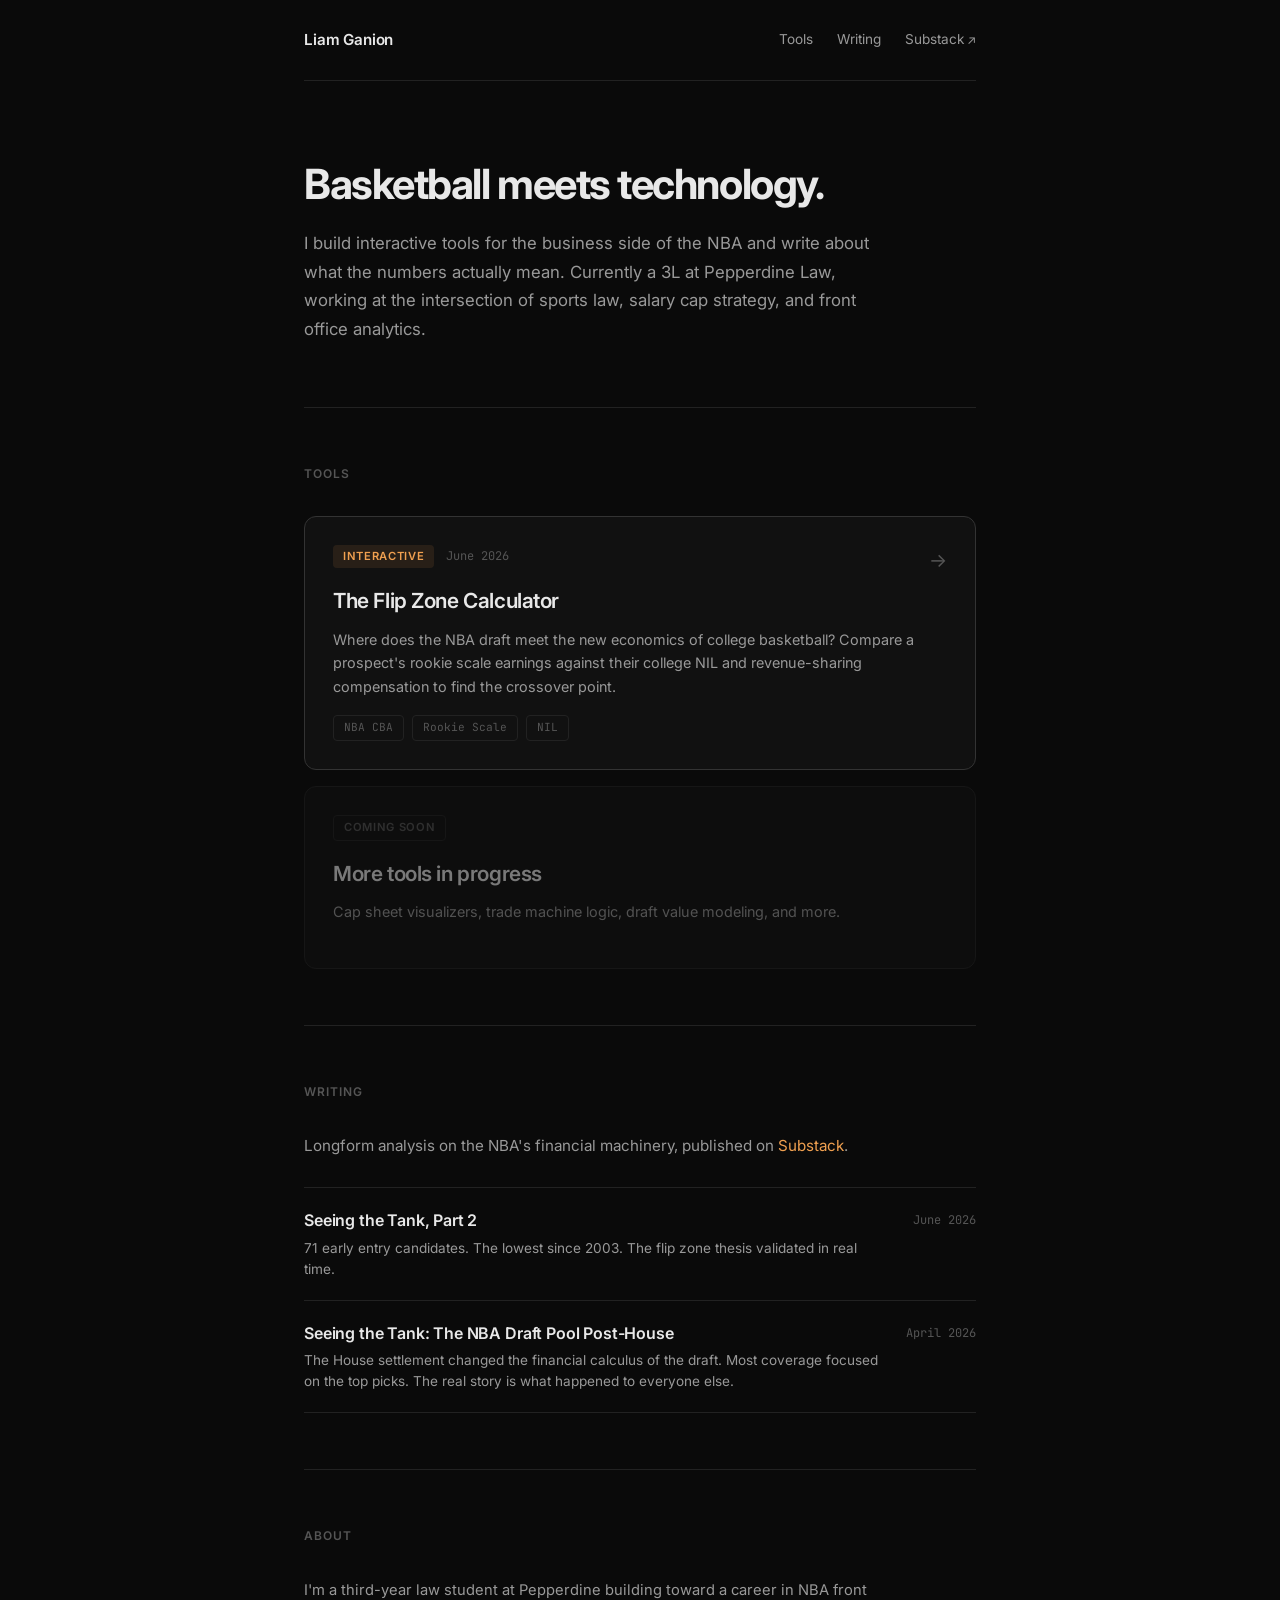
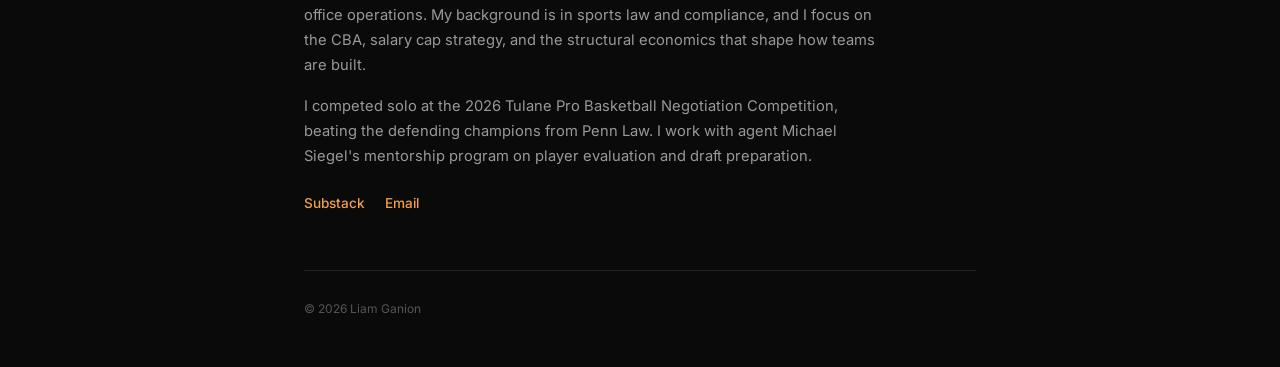
==== index.html @ 88a51279 "Initial commit: personal site + Flip Zone Calculator Portfolio site linking interactive basketball a" ====
<!DOCTYPE html>
<html lang="en">
<head>
    <meta charset="UTF-8">
    <meta name="viewport" content="width=device-width, initial-scale=1.0">
    <title>Liam Ganion</title>
    <meta name="description" content="Basketball analytics, CBA tools, and longform writing on the business of the NBA.">
    <link rel="preconnect" href="https://fonts.googleapis.com">
    <link rel="preconnect" href="https://fonts.gstatic.com" crossorigin>
    <link href="https://fonts.googleapis.com/css2?family=Inter:wght@300;400;500;600;700&family=JetBrains+Mono:wght@400;500&display=swap" rel="stylesheet">
    <link rel="stylesheet" href="styles.css">
</head>
<body>
    <div class="container">
        <header>
            <nav>
                <a href="/" class="nav-name">Liam Ganion</a>
                <div class="nav-links">
                    <a href="#tools">Tools</a>
                    <a href="#writing">Writing</a>
                    <a href="https://liamganion.substack.com" target="_blank" class="nav-external">Substack</a>
                </div>
            </nav>
        </header>

        <section class="hero">
            <h1>Basketball meets technology.</h1>
            <p class="hero-sub">I build interactive tools for the business side of the NBA and write about what the numbers actually mean. Currently a 3L at Pepperdine Law, working at the intersection of sports law, salary cap strategy, and front office analytics.</p>
        </section>

        <section class="section" id="tools">
            <div class="section-label">Tools</div>
            <div class="project-grid">

                <a href="/flip-zone-calculator/" class="project-card featured">
                    <div class="project-card-inner">
                        <div class="project-meta">
                            <span class="project-tag">Interactive</span>
                            <span class="project-date">June 2026</span>
                        </div>
                        <h2>The Flip Zone Calculator</h2>
                        <p>Where does the NBA draft meet the new economics of college basketball? Compare a prospect's rookie scale earnings against their college NIL and revenue-sharing compensation to find the crossover point.</p>
                        <div class="project-tech">
                            <span>NBA CBA</span>
                            <span>Rookie Scale</span>
                            <span>NIL</span>
                        </div>
                        <div class="project-arrow">&rarr;</div>
                    </div>
                </a>

                <div class="project-card coming-soon">
                    <div class="project-card-inner">
                        <div class="project-meta">
                            <span class="project-tag outline">Coming Soon</span>
                        </div>
                        <h2>More tools in progress</h2>
                        <p>Cap sheet visualizers, trade machine logic, draft value modeling, and more.</p>
                    </div>
                </div>

            </div>
        </section>

        <section class="section" id="writing">
            <div class="section-label">Writing</div>
            <p class="section-intro">Longform analysis on the NBA's financial machinery, published on <a href="https://liamganion.substack.com" target="_blank">Substack</a>.</p>

            <div class="article-list">

                <a href="https://liamganion.substack.com" target="_blank" class="article-row">
                    <div class="article-info">
                        <h3>Seeing the Tank, Part 2</h3>
                        <p>71 early entry candidates. The lowest since 2003. The flip zone thesis validated in real time.</p>
                    </div>
                    <div class="article-date">June 2026</div>
                </a>

                <a href="https://liamganion.substack.com/p/seeing-the-tank-the-nba-draft-pool" target="_blank" class="article-row">
                    <div class="article-info">
                        <h3>Seeing the Tank: The NBA Draft Pool Post-House</h3>
                        <p>The House settlement changed the financial calculus of the draft. Most coverage focused on the top picks. The real story is what happened to everyone else.</p>
                    </div>
                    <div class="article-date">April 2026</div>
                </a>

            </div>
        </section>

        <section class="section" id="about">
            <div class="section-label">About</div>
            <div class="about-content">
                <p>I'm a third-year law student at Pepperdine building toward a career in NBA front office operations. My background is in sports law and compliance, and I focus on the CBA, salary cap strategy, and the structural economics that shape how teams are built.</p>
                <p>I competed solo at the 2026 Tulane Pro Basketball Negotiation Competition, beating the defending champions from Penn Law. I work with agent Michael Siegel's mentorship program on player evaluation and draft preparation.</p>
                <div class="contact-links">
                    <a href="https://liamganion.substack.com" target="_blank">Substack</a>
                    <a href="mailto:sportsleemer@gmail.com">Email</a>
                </div>
            </div>
        </section>

        <footer>
            <p>&copy; 2026 Liam Ganion</p>
        </footer>
    </div>
</body>
</html>
---- styles.css ----
*, *::before, *::after {
    margin: 0;
    padding: 0;
    box-sizing: border-box;
}

:root {
    --bg: #0a0a0a;
    --surface: #111111;
    --surface-2: #181818;
    --border: #222222;
    --border-hover: #333333;
    --text: #e8e8e8;
    --text-secondary: #999999;
    --text-dim: #555555;
    --accent: #f0a050;
    --accent-dim: rgba(240, 160, 80, 0.10);
    --mono: 'JetBrains Mono', monospace;
    --sans: 'Inter', -apple-system, BlinkMacSystemFont, sans-serif;
}

html {
    scroll-behavior: smooth;
}

body {
    font-family: var(--sans);
    background: var(--bg);
    color: var(--text);
    line-height: 1.6;
    -webkit-font-smoothing: antialiased;
}

.container {
    max-width: 720px;
    margin: 0 auto;
    padding: 0 24px;
}

/* Nav */
nav {
    display: flex;
    justify-content: space-between;
    align-items: center;
    padding: 28px 0;
    border-bottom: 1px solid var(--border);
}

.nav-name {
    font-size: 0.95rem;
    font-weight: 600;
    color: var(--text);
    text-decoration: none;
    letter-spacing: -0.01em;
}

.nav-links {
    display: flex;
    gap: 24px;
}

.nav-links a {
    font-size: 0.85rem;
    color: var(--text-secondary);
    text-decoration: none;
    transition: color 0.2s;
}

.nav-links a:hover {
    color: var(--text);
}

.nav-external::after {
    content: '\2197';
    margin-left: 3px;
    font-size: 0.75rem;
}

/* Hero */
.hero {
    padding: 80px 0 64px;
}

.hero h1 {
    font-size: 2.6rem;
    font-weight: 700;
    letter-spacing: -0.035em;
    line-height: 1.15;
    margin-bottom: 20px;
}

.hero-sub {
    font-size: 1.05rem;
    color: var(--text-secondary);
    line-height: 1.7;
    max-width: 580px;
}

/* Sections */
.section {
    padding: 56px 0;
    border-top: 1px solid var(--border);
}

.section-label {
    font-size: 0.75rem;
    font-weight: 600;
    text-transform: uppercase;
    letter-spacing: 0.08em;
    color: var(--text-dim);
    margin-bottom: 32px;
}

.section-intro {
    font-size: 0.95rem;
    color: var(--text-secondary);
    margin-bottom: 28px;
    line-height: 1.7;
}

.section-intro a {
    color: var(--accent);
    text-decoration: none;
}

.section-intro a:hover {
    text-decoration: underline;
}

/* Project Grid */
.project-grid {
    display: grid;
    grid-template-columns: 1fr;
    gap: 16px;
}

.project-card {
    background: var(--surface);
    border: 1px solid var(--border);
    border-radius: 12px;
    text-decoration: none;
    color: inherit;
    transition: border-color 0.2s, transform 0.2s;
    display: block;
}

.project-card:hover {
    border-color: var(--border-hover);
    transform: translateY(-2px);
}

.project-card.featured {
    border-color: var(--border-hover);
}

.project-card.featured:hover {
    border-color: var(--accent);
}

.project-card.coming-soon {
    opacity: 0.5;
    cursor: default;
}

.project-card.coming-soon:hover {
    transform: none;
    border-color: var(--border);
}

.project-card-inner {
    padding: 28px;
    position: relative;
}

.project-meta {
    display: flex;
    align-items: center;
    gap: 12px;
    margin-bottom: 16px;
}

.project-tag {
    font-size: 0.7rem;
    font-weight: 600;
    text-transform: uppercase;
    letter-spacing: 0.06em;
    padding: 3px 10px;
    border-radius: 4px;
    background: var(--accent-dim);
    color: var(--accent);
}

.project-tag.outline {
    background: transparent;
    border: 1px solid var(--border);
    color: var(--text-dim);
}

.project-date {
    font-size: 0.75rem;
    color: var(--text-dim);
    font-family: var(--mono);
}

.project-card h2 {
    font-size: 1.3rem;
    font-weight: 600;
    letter-spacing: -0.02em;
    margin-bottom: 10px;
}

.project-card p {
    font-size: 0.9rem;
    color: var(--text-secondary);
    line-height: 1.65;
    margin-bottom: 16px;
}

.project-tech {
    display: flex;
    gap: 8px;
    flex-wrap: wrap;
}

.project-tech span {
    font-size: 0.7rem;
    font-family: var(--mono);
    color: var(--text-dim);
    padding: 3px 10px;
    border: 1px solid var(--border);
    border-radius: 4px;
}

.project-arrow {
    position: absolute;
    top: 28px;
    right: 28px;
    font-size: 1.2rem;
    color: var(--text-dim);
    transition: color 0.2s, transform 0.2s;
}

.project-card:hover .project-arrow {
    color: var(--accent);
    transform: translate(3px, -3px);
}

/* Article List */
.article-list {
    display: flex;
    flex-direction: column;
}

.article-row {
    display: flex;
    justify-content: space-between;
    align-items: flex-start;
    gap: 24px;
    padding: 20px 0;
    border-bottom: 1px solid var(--border);
    text-decoration: none;
    color: inherit;
    transition: opacity 0.2s;
}

.article-row:first-child {
    border-top: 1px solid var(--border);
}

.article-row:hover {
    opacity: 0.8;
}

.article-info h3 {
    font-size: 1rem;
    font-weight: 600;
    margin-bottom: 4px;
    letter-spacing: -0.01em;
}

.article-info p {
    font-size: 0.85rem;
    color: var(--text-secondary);
    line-height: 1.55;
}

.article-date {
    font-size: 0.75rem;
    font-family: var(--mono);
    color: var(--text-dim);
    white-space: nowrap;
    padding-top: 3px;
    flex-shrink: 0;
}

/* About */
.about-content {
    max-width: 580px;
}

.about-content p {
    font-size: 0.92rem;
    color: var(--text-secondary);
    line-height: 1.7;
    margin-bottom: 16px;
}

.contact-links {
    display: flex;
    gap: 20px;
    margin-top: 24px;
}

.contact-links a {
    font-size: 0.85rem;
    color: var(--accent);
    text-decoration: none;
    font-weight: 500;
}

.contact-links a:hover {
    text-decoration: underline;
}

/* Footer */
footer {
    border-top: 1px solid var(--border);
    padding: 28px 0 48px;
}

footer p {
    font-size: 0.75rem;
    color: var(--text-dim);
}

/* Responsive */
@media (max-width: 600px) {
    .hero {
        padding: 52px 0 44px;
    }

    .hero h1 {
        font-size: 1.9rem;
    }

    .hero-sub {
        font-size: 0.95rem;
    }

    .section {
        padding: 40px 0;
    }

    .project-card-inner {
        padding: 20px;
    }

    .project-card h2 {
        font-size: 1.1rem;
    }

    .article-row {
        flex-direction: column;
        gap: 6px;
    }

    .article-date {
        padding-top: 0;
    }

    nav {
        padding: 20px 0;
    }

    .nav-links {
        gap: 16px;
    }
}
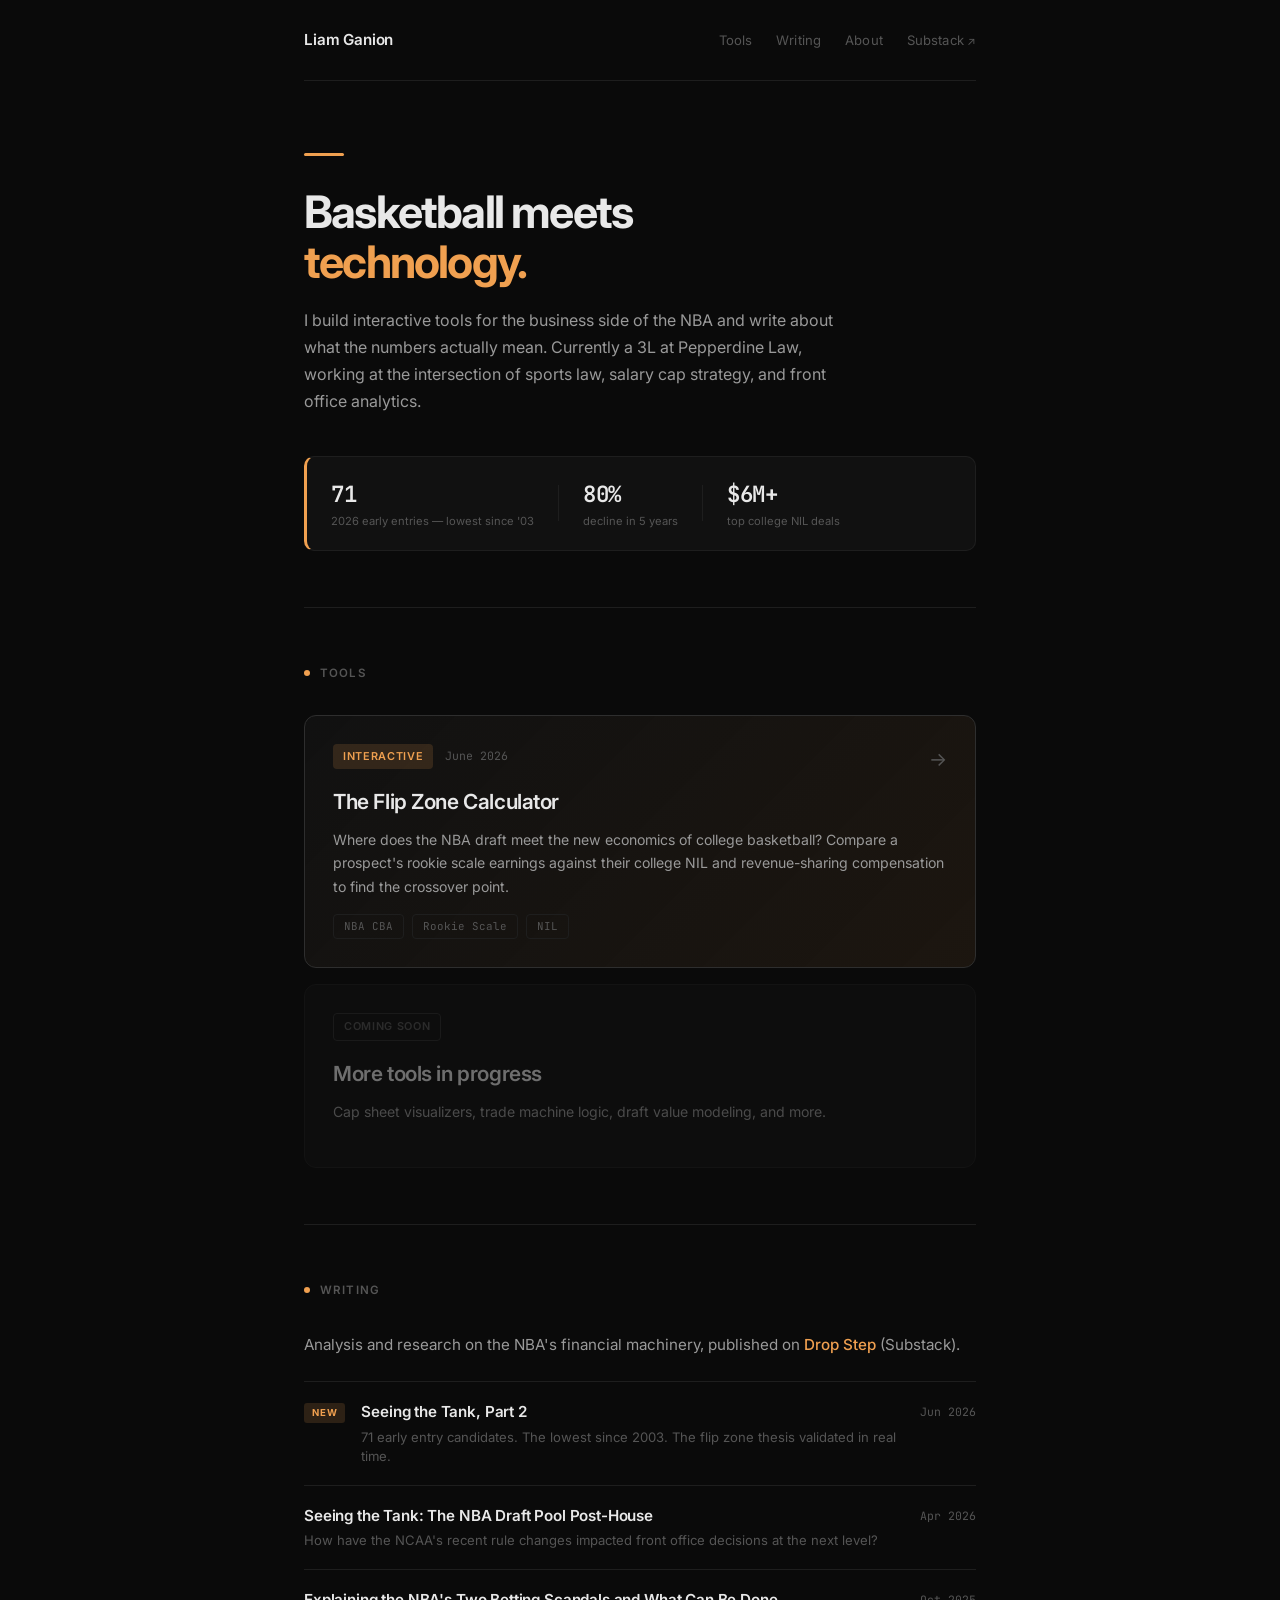
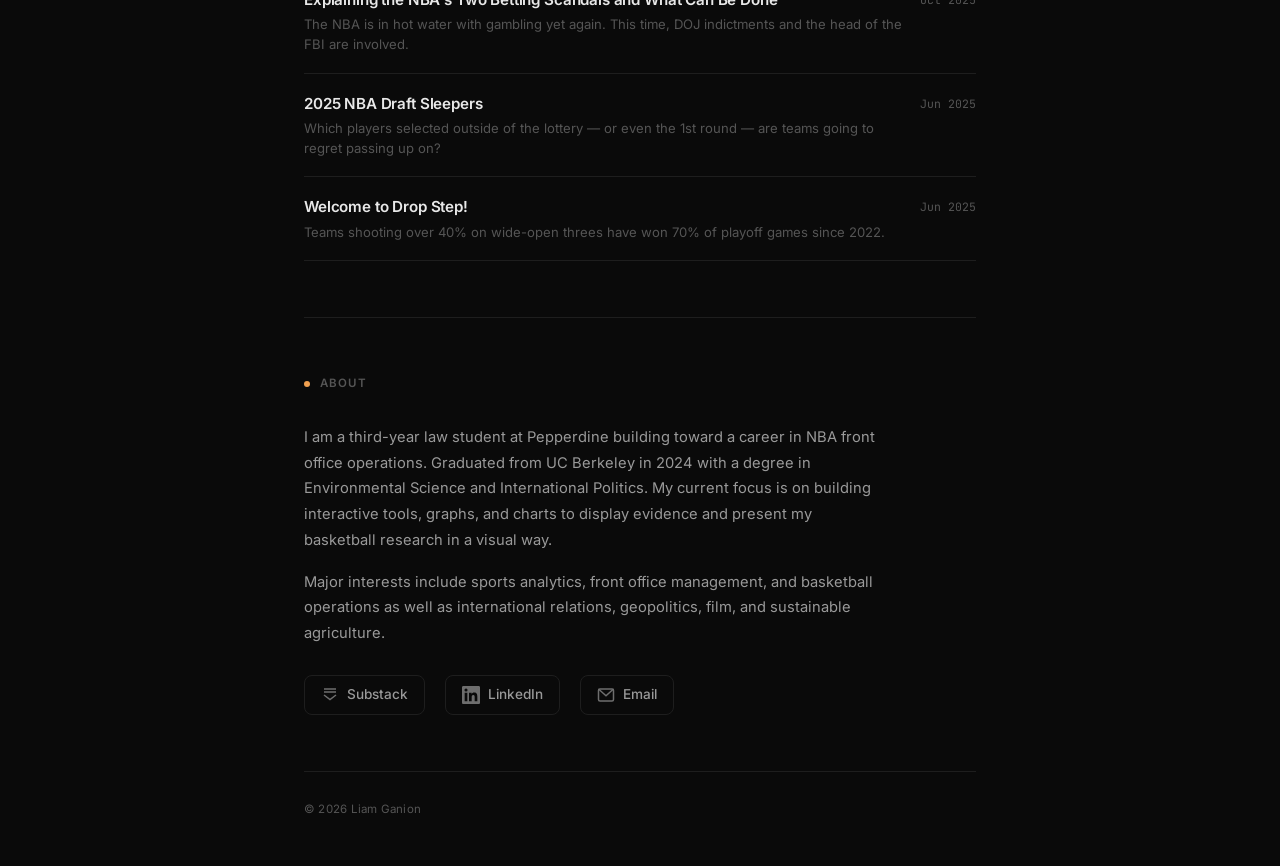
==== commit 4a775b92: "Add all Substack articles, updated about section, visual polish - Added all 5 Drop Step articles (Pa" ====
--- a/index.html
+++ b/index.html
@@ -14,25 +14,43 @@
     <div class="container">
         <header>
             <nav>
-                <a href="/" class="nav-name">Liam Ganion</a>
+                <a href="./" class="nav-name">Liam Ganion</a>
                 <div class="nav-links">
                     <a href="#tools">Tools</a>
                     <a href="#writing">Writing</a>
+                    <a href="#about">About</a>
                     <a href="https://liamganion.substack.com" target="_blank" class="nav-external">Substack</a>
                 </div>
             </nav>
         </header>
 
         <section class="hero">
-            <h1>Basketball meets technology.</h1>
+            <div class="hero-accent"></div>
+            <h1>Basketball meets<br><span class="hero-highlight">technology.</span></h1>
             <p class="hero-sub">I build interactive tools for the business side of the NBA and write about what the numbers actually mean. Currently a 3L at Pepperdine Law, working at the intersection of sports law, salary cap strategy, and front office analytics.</p>
+            <div class="hero-stats">
+                <div class="hero-stat">
+                    <span class="hero-stat-number">71</span>
+                    <span class="hero-stat-label">2026 early entries — lowest since '03</span>
+                </div>
+                <div class="hero-stat-divider"></div>
+                <div class="hero-stat">
+                    <span class="hero-stat-number">80%</span>
+                    <span class="hero-stat-label">decline in 5 years</span>
+                </div>
+                <div class="hero-stat-divider"></div>
+                <div class="hero-stat">
+                    <span class="hero-stat-number">$6M+</span>
+                    <span class="hero-stat-label">top college NIL deals</span>
+                </div>
+            </div>
         </section>
 
         <section class="section" id="tools">
-            <div class="section-label">Tools</div>
+            <div class="section-label"><span class="label-dot"></span>Tools</div>
             <div class="project-grid">
 
-                <a href="/flip-zone-calculator/" class="project-card featured">
+                <a href="flip-zone-calculator/" class="project-card featured">
                     <div class="project-card-inner">
                         <div class="project-meta">
                             <span class="project-tag">Interactive</span>
@@ -63,38 +81,73 @@
         </section>
 
         <section class="section" id="writing">
-            <div class="section-label">Writing</div>
-            <p class="section-intro">Longform analysis on the NBA's financial machinery, published on <a href="https://liamganion.substack.com" target="_blank">Substack</a>.</p>
+            <div class="section-label"><span class="label-dot"></span>Writing</div>
+            <p class="section-intro">Analysis and research on the NBA's financial machinery, published on <a href="https://liamganion.substack.com" target="_blank">Drop Step</a> (Substack).</p>
 
             <div class="article-list">
 
                 <a href="https://liamganion.substack.com" target="_blank" class="article-row">
+                    <div class="article-badge new">New</div>
                     <div class="article-info">
                         <h3>Seeing the Tank, Part 2</h3>
                         <p>71 early entry candidates. The lowest since 2003. The flip zone thesis validated in real time.</p>
                     </div>
-                    <div class="article-date">June 2026</div>
+                    <div class="article-date">Jun 2026</div>
                 </a>
 
                 <a href="https://liamganion.substack.com/p/seeing-the-tank-the-nba-draft-pool" target="_blank" class="article-row">
                     <div class="article-info">
                         <h3>Seeing the Tank: The NBA Draft Pool Post-House</h3>
-                        <p>The House settlement changed the financial calculus of the draft. Most coverage focused on the top picks. The real story is what happened to everyone else.</p>
+                        <p>How have the NCAA's recent rule changes impacted front office decisions at the next level?</p>
                     </div>
-                    <div class="article-date">April 2026</div>
+                    <div class="article-date">Apr 2026</div>
+                </a>
+
+                <a href="https://liamganion.substack.com/p/explaining-the-nbas-two-betting-scandals" target="_blank" class="article-row">
+                    <div class="article-info">
+                        <h3>Explaining the NBA's Two Betting Scandals and What Can Be Done</h3>
+                        <p>The NBA is in hot water with gambling yet again. This time, DOJ indictments and the head of the FBI are involved.</p>
+                    </div>
+                    <div class="article-date">Oct 2025</div>
+                </a>
+
+                <a href="https://liamganion.substack.com/p/2025-nba-draft-sleepers" target="_blank" class="article-row">
+                    <div class="article-info">
+                        <h3>2025 NBA Draft Sleepers</h3>
+                        <p>Which players selected outside of the lottery — or even the 1st round — are teams going to regret passing up on?</p>
+                    </div>
+                    <div class="article-date">Jun 2025</div>
+                </a>
+
+                <a href="https://liamganion.substack.com/p/welcome-to-drop-step" target="_blank" class="article-row">
+                    <div class="article-info">
+                        <h3>Welcome to Drop Step!</h3>
+                        <p>Teams shooting over 40% on wide-open threes have won 70% of playoff games since 2022.</p>
+                    </div>
+                    <div class="article-date">Jun 2025</div>
                 </a>
 
             </div>
         </section>
 
         <section class="section" id="about">
-            <div class="section-label">About</div>
+            <div class="section-label"><span class="label-dot"></span>About</div>
             <div class="about-content">
-                <p>I'm a third-year law student at Pepperdine building toward a career in NBA front office operations. My background is in sports law and compliance, and I focus on the CBA, salary cap strategy, and the structural economics that shape how teams are built.</p>
-                <p>I competed solo at the 2026 Tulane Pro Basketball Negotiation Competition, beating the defending champions from Penn Law. I work with agent Michael Siegel's mentorship program on player evaluation and draft preparation.</p>
+                <p>I am a third-year law student at Pepperdine building toward a career in NBA front office operations. Graduated from UC Berkeley in 2024 with a degree in Environmental Science and International Politics. My current focus is on building interactive tools, graphs, and charts to display evidence and present my basketball research in a visual way.</p>
+                <p>Major interests include sports analytics, front office management, and basketball operations as well as international relations, geopolitics, film, and sustainable agriculture.</p>
                 <div class="contact-links">
-                    <a href="https://liamganion.substack.com" target="_blank">Substack</a>
-                    <a href="mailto:sportsleemer@gmail.com">Email</a>
+                    <a href="https://liamganion.substack.com" target="_blank">
+                        <svg width="18" height="18" viewBox="0 0 24 24" fill="none" stroke="currentColor" stroke-width="2"><path d="M4 4h16M4 8h16M4 12l8 6 8-6"/></svg>
+                        Substack
+                    </a>
+                    <a href="https://www.linkedin.com/in/liam-ganion-3b4704168/" target="_blank">
+                        <svg width="18" height="18" viewBox="0 0 24 24" fill="currentColor"><path d="M20.447 20.452h-3.554v-5.569c0-1.328-.027-3.037-1.852-3.037-1.853 0-2.136 1.445-2.136 2.939v5.667H9.351V9h3.414v1.561h.046c.477-.9 1.637-1.85 3.37-1.85 3.601 0 4.267 2.37 4.267 5.455v6.286zM5.337 7.433a2.062 2.062 0 01-2.063-2.065 2.064 2.064 0 112.063 2.065zm1.782 13.019H3.555V9h3.564v11.452zM22.225 0H1.771C.792 0 0 .774 0 1.729v20.542C0 23.227.792 24 1.771 24h20.451C23.2 24 24 23.227 24 22.271V1.729C24 .774 23.2 0 22.222 0h.003z"/></svg>
+                        LinkedIn
+                    </a>
+                    <a href="mailto:sportsleemer@gmail.com">
+                        <svg width="18" height="18" viewBox="0 0 24 24" fill="none" stroke="currentColor" stroke-width="2"><rect x="2" y="4" width="20" height="16" rx="2"/><path d="M22 4L12 13 2 4"/></svg>
+                        Email
+                    </a>
                 </div>
             </div>
         </section>
--- a/styles.css
+++ b/styles.css
@@ -8,13 +8,18 @@
     --bg: #0a0a0a;
     --surface: #111111;
     --surface-2: #181818;
-    --border: #222222;
-    --border-hover: #333333;
+    --border: #1e1e1e;
+    --border-hover: #2e2e2e;
     --text: #e8e8e8;
     --text-secondary: #999999;
     --text-dim: #555555;
     --accent: #f0a050;
-    --accent-dim: rgba(240, 160, 80, 0.10);
+    --accent-soft: rgba(240, 160, 80, 0.08);
+    --accent-dim: rgba(240, 160, 80, 0.15);
+    --nba: #4a90d9;
+    --nba-dim: rgba(74, 144, 217, 0.10);
+    --college: #50b87a;
+    --college-dim: rgba(80, 184, 122, 0.10);
     --mono: 'JetBrains Mono', monospace;
     --sans: 'Inter', -apple-system, BlinkMacSystemFont, sans-serif;
 }
@@ -60,10 +65,11 @@
 }
 
 .nav-links a {
-    font-size: 0.85rem;
-    color: var(--text-secondary);
+    font-size: 0.82rem;
+    color: var(--text-dim);
     text-decoration: none;
     transition: color 0.2s;
+    letter-spacing: 0.01em;
 }
 
 .nav-links a:hover {
@@ -73,27 +79,80 @@
 .nav-external::after {
     content: '\2197';
     margin-left: 3px;
-    font-size: 0.75rem;
+    font-size: 0.7rem;
 }
 
 /* Hero */
 .hero {
-    padding: 80px 0 64px;
+    padding: 72px 0 56px;
+    position: relative;
+}
+
+.hero-accent {
+    width: 40px;
+    height: 3px;
+    background: var(--accent);
+    margin-bottom: 32px;
+    border-radius: 2px;
 }
 
 .hero h1 {
-    font-size: 2.6rem;
+    font-size: 2.8rem;
     font-weight: 700;
-    letter-spacing: -0.035em;
-    line-height: 1.15;
+    letter-spacing: -0.04em;
+    line-height: 1.1;
     margin-bottom: 20px;
 }
 
+.hero-highlight {
+    color: var(--accent);
+}
+
 .hero-sub {
-    font-size: 1.05rem;
+    font-size: 1rem;
     color: var(--text-secondary);
     line-height: 1.7;
-    max-width: 580px;
+    max-width: 560px;
+    margin-bottom: 40px;
+}
+
+/* Hero Stats */
+.hero-stats {
+    display: flex;
+    align-items: center;
+    gap: 24px;
+    padding: 20px 24px;
+    background: var(--surface);
+    border: 1px solid var(--border);
+    border-radius: 10px;
+    border-left: 3px solid var(--accent);
+}
+
+.hero-stat {
+    display: flex;
+    flex-direction: column;
+    gap: 2px;
+}
+
+.hero-stat-number {
+    font-family: var(--mono);
+    font-size: 1.4rem;
+    font-weight: 600;
+    color: var(--text);
+    letter-spacing: -0.02em;
+}
+
+.hero-stat-label {
+    font-size: 0.7rem;
+    color: var(--text-dim);
+    line-height: 1.4;
+}
+
+.hero-stat-divider {
+    width: 1px;
+    height: 36px;
+    background: var(--border);
+    flex-shrink: 0;
 }
 
 /* Sections */
@@ -103,24 +162,36 @@
 }
 
 .section-label {
-    font-size: 0.75rem;
+    font-size: 0.72rem;
     font-weight: 600;
     text-transform: uppercase;
-    letter-spacing: 0.08em;
+    letter-spacing: 0.1em;
     color: var(--text-dim);
     margin-bottom: 32px;
+    display: flex;
+    align-items: center;
+    gap: 10px;
+}
+
+.label-dot {
+    width: 6px;
+    height: 6px;
+    border-radius: 50%;
+    background: var(--accent);
+    display: inline-block;
 }
 
 .section-intro {
     font-size: 0.95rem;
     color: var(--text-secondary);
-    margin-bottom: 28px;
+    margin-bottom: 24px;
     line-height: 1.7;
 }
 
 .section-intro a {
     color: var(--accent);
     text-decoration: none;
+    font-weight: 500;
 }
 
 .section-intro a:hover {
@@ -140,17 +211,19 @@
     border-radius: 12px;
     text-decoration: none;
     color: inherit;
-    transition: border-color 0.2s, transform 0.2s;
+    transition: border-color 0.25s, transform 0.25s, box-shadow 0.25s;
     display: block;
 }
 
 .project-card:hover {
     border-color: var(--border-hover);
     transform: translateY(-2px);
+    box-shadow: 0 8px 32px rgba(0, 0, 0, 0.3);
 }
 
 .project-card.featured {
     border-color: var(--border-hover);
+    background: linear-gradient(135deg, var(--surface) 0%, var(--accent-soft) 100%);
 }
 
 .project-card.featured:hover {
@@ -158,13 +231,14 @@
 }
 
 .project-card.coming-soon {
-    opacity: 0.5;
+    opacity: 0.45;
     cursor: default;
 }
 
 .project-card.coming-soon:hover {
     transform: none;
     border-color: var(--border);
+    box-shadow: none;
 }
 
 .project-card-inner {
@@ -180,11 +254,11 @@
 }
 
 .project-tag {
-    font-size: 0.7rem;
+    font-size: 0.68rem;
     font-weight: 600;
     text-transform: uppercase;
     letter-spacing: 0.06em;
-    padding: 3px 10px;
+    padding: 4px 10px;
     border-radius: 4px;
     background: var(--accent-dim);
     color: var(--accent);
@@ -192,12 +266,12 @@
 
 .project-tag.outline {
     background: transparent;
-    border: 1px solid var(--border);
+    border: 1px solid var(--border-hover);
     color: var(--text-dim);
 }
 
 .project-date {
-    font-size: 0.75rem;
+    font-size: 0.72rem;
     color: var(--text-dim);
     font-family: var(--mono);
 }
@@ -210,7 +284,7 @@
 }
 
 .project-card p {
-    font-size: 0.9rem;
+    font-size: 0.88rem;
     color: var(--text-secondary);
     line-height: 1.65;
     margin-bottom: 16px;
@@ -223,12 +297,18 @@
 }
 
 .project-tech span {
-    font-size: 0.7rem;
+    font-size: 0.68rem;
     font-family: var(--mono);
     color: var(--text-dim);
     padding: 3px 10px;
     border: 1px solid var(--border);
     border-radius: 4px;
+    transition: border-color 0.2s, color 0.2s;
+}
+
+.project-card:hover .project-tech span {
+    border-color: var(--border-hover);
+    color: var(--text-secondary);
 }
 
 .project-arrow {
@@ -253,14 +333,13 @@
 
 .article-row {
     display: flex;
-    justify-content: space-between;
     align-items: flex-start;
-    gap: 24px;
-    padding: 20px 0;
+    gap: 16px;
+    padding: 18px 0;
     border-bottom: 1px solid var(--border);
     text-decoration: none;
     color: inherit;
-    transition: opacity 0.2s;
+    transition: all 0.2s;
 }
 
 .article-row:first-child {
@@ -268,24 +347,49 @@
 }
 
 .article-row:hover {
-    opacity: 0.8;
+    padding-left: 8px;
+}
+
+.article-row:hover h3 {
+    color: var(--accent);
+}
+
+.article-badge {
+    font-size: 0.6rem;
+    font-weight: 700;
+    text-transform: uppercase;
+    letter-spacing: 0.08em;
+    padding: 2px 8px;
+    border-radius: 3px;
+    flex-shrink: 0;
+    margin-top: 3px;
+}
+
+.article-badge.new {
+    background: var(--accent-dim);
+    color: var(--accent);
+}
+
+.article-info {
+    flex: 1;
 }
 
 .article-info h3 {
-    font-size: 1rem;
+    font-size: 0.95rem;
     font-weight: 600;
-    margin-bottom: 4px;
+    margin-bottom: 3px;
     letter-spacing: -0.01em;
+    transition: color 0.2s;
 }
 
 .article-info p {
-    font-size: 0.85rem;
-    color: var(--text-secondary);
-    line-height: 1.55;
+    font-size: 0.82rem;
+    color: var(--text-dim);
+    line-height: 1.5;
 }
 
 .article-date {
-    font-size: 0.75rem;
+    font-size: 0.72rem;
     font-family: var(--mono);
     color: var(--text-dim);
     white-space: nowrap;
@@ -301,25 +405,43 @@
 .about-content p {
     font-size: 0.92rem;
     color: var(--text-secondary);
-    line-height: 1.7;
+    line-height: 1.75;
     margin-bottom: 16px;
 }
 
 .contact-links {
     display: flex;
     gap: 20px;
-    margin-top: 24px;
+    margin-top: 28px;
 }
 
 .contact-links a {
+    display: flex;
+    align-items: center;
+    gap: 8px;
     font-size: 0.85rem;
-    color: var(--accent);
+    color: var(--text-secondary);
     text-decoration: none;
     font-weight: 500;
+    padding: 8px 16px;
+    border: 1px solid var(--border);
+    border-radius: 8px;
+    transition: all 0.2s;
 }
 
 .contact-links a:hover {
-    text-decoration: underline;
+    border-color: var(--accent);
+    color: var(--accent);
+    background: var(--accent-soft);
+}
+
+.contact-links svg {
+    flex-shrink: 0;
+    opacity: 0.7;
+}
+
+.contact-links a:hover svg {
+    opacity: 1;
 }
 
 /* Footer */
@@ -329,22 +451,41 @@
 }
 
 footer p {
-    font-size: 0.75rem;
-    color: var(--text-dim);
+    font-size: 0.72rem;
+    color: var(--text-dim);
+    letter-spacing: 0.02em;
 }
 
 /* Responsive */
 @media (max-width: 600px) {
     .hero {
-        padding: 52px 0 44px;
+        padding: 48px 0 40px;
     }
 
     .hero h1 {
-        font-size: 1.9rem;
+        font-size: 2rem;
     }
 
     .hero-sub {
-        font-size: 0.95rem;
+        font-size: 0.92rem;
+    }
+
+    .hero-stats {
+        flex-direction: column;
+        align-items: flex-start;
+        gap: 16px;
+        padding: 16px 20px;
+    }
+
+    .hero-stat-divider {
+        width: 100%;
+        height: 1px;
+    }
+
+    .hero-stat {
+        flex-direction: row;
+        align-items: baseline;
+        gap: 10px;
     }
 
     .section {
@@ -360,19 +501,28 @@
     }
 
     .article-row {
-        flex-direction: column;
-        gap: 6px;
+        flex-wrap: wrap;
+        gap: 8px;
     }
 
     .article-date {
         padding-top: 0;
     }
 
+    .article-badge {
+        margin-top: 0;
+    }
+
     nav {
         padding: 20px 0;
     }
 
     .nav-links {
-        gap: 16px;
-    }
-}
+        gap: 14px;
+    }
+
+    .contact-links {
+        flex-wrap: wrap;
+        gap: 10px;
+    }
+}
